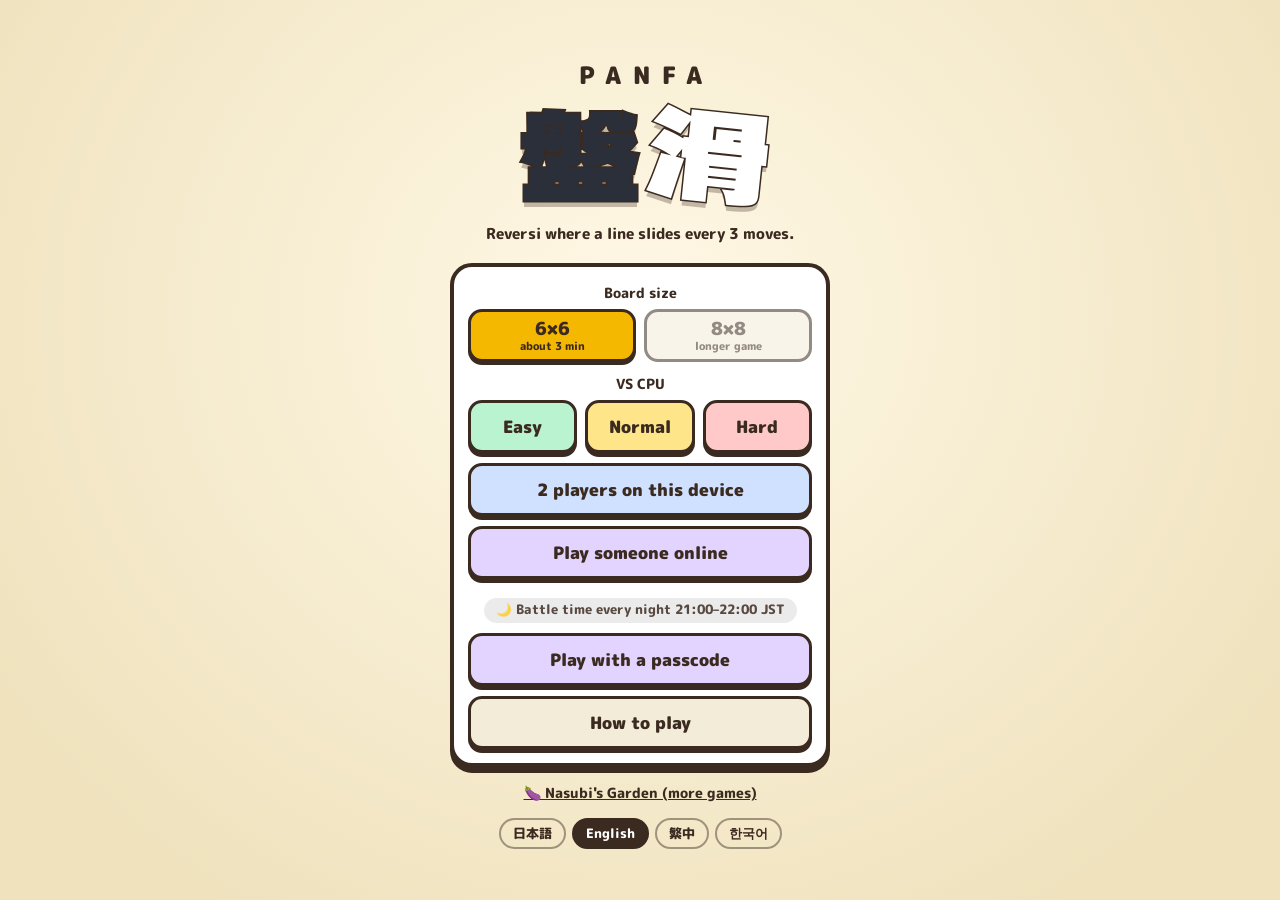
==== index.html @ c0ee84d6 "広告：結果画面の帯の下に大きい広告（300×250）を足す Co-Authored-By: Claude Opus 5.5 <noreply@anthropic.com> Claude-Session" ====
<!doctype html>
<html lang="ja">
<head>
<!-- Google tag (gtag.js) -->
<script async src="https://www.googletagmanager.com/gtag/js?id=G-5RB6XMN0QR"></script>
<script>
  window.dataLayer = window.dataLayer || [];
  function gtag(){dataLayer.push(arguments);}
  gtag('js', new Date());
  gtag('config', 'G-5RB6XMN0QR');
</script>
<meta charset="utf-8">
<meta name="viewport" content="width=device-width,initial-scale=1,maximum-scale=1,user-scalable=no,viewport-fit=cover">
<meta name="theme-color" content="#f3ecd9">
<meta name="description" content="3手ごとに1列がすべるリバーシ。取った角が、すべって消える。">
<title>盤滑（パンファ）</title>
<link rel="manifest" href="manifest.json">
<link rel="icon" href="icons/icon-192.png">
<link rel="apple-touch-icon" href="icons/icon-192.png">
<meta property="og:title" content="盤滑（パンファ）">
<meta property="og:description" content="3手ごとに、1列がすべるリバーシ。">
<meta property="og:image" content="https://nasubi-no-oniwa.github.io/panfa/icons/icon-512.png">
<link rel="preconnect" href="https://fonts.googleapis.com">
<link rel="preconnect" href="https://fonts.gstatic.com" crossorigin>
<link href="https://fonts.googleapis.com/css2?family=Dela+Gothic+One&family=M+PLUS+Rounded+1c:wght@500;800;900&display=swap" rel="stylesheet">
<link rel="stylesheet" href="css/style.css">
<!-- nasubi-track: 結果画面とXへの投稿の回数を記録（ゲームの動きには影響しない） -->
<script>(function(){try{var G="panfa",IDS=["ov-result"];
function ev(n){try{if(typeof gtag==='function')gtag('event',n,{game:G});}catch(e){}}
var o=window.open;window.open=function(u){try{if(/intent\/(post|tweet)/.test(String(u)))ev('x_share');}catch(e){}return o.apply(window,arguments);};
if(!IDS.length)return;
function vis(e){if(!e||!e.isConnected||e.closest('[hidden]'))return false;var r=e.getBoundingClientRect();if(r.width<1||r.height<1)return false;for(var n=e;n&&n.nodeType===1;n=n.parentElement){var s=getComputedStyle(n);if(s.display==='none'||s.visibility==='hidden'||parseFloat(s.opacity)<0.05)return false;}return true;}
var was={};setInterval(function(){try{var any=false;for(var i=0;i<IDS.length;i++){if(vis(document.getElementById(IDS[i])))any=true;}if(any&&!was.v)ev('result_view');was.v=any;}catch(e){}},700);
}catch(e){}})();</script>
<!-- nasubi-ad: 結果画面の決めた場所に広告の帯（と、決めた作品だけその下に大きい広告）を出す（遊んでいる最中は出さない・ボタンに重ねない・広告の幅320pxを切らない・結果が出て1.2秒たってから見せる・結果画面が出るたびに読みこみ直す（30秒に1回まで）） -->
<script>(function(){try{var C=[{"a": "#ov-result .card", "v": "#ov-result"}],BIG=1,AD='https://nasubi-no-oniwa.github.io/ad/',AD2='https://nasubi-no-oniwa.github.io/ad/big.html',WAIT=1200,MIN=30000;
if(/[?&]noad=1/.test(location.search))return;
var ifr=null,ifr2=null,boxes=[],bigs=[],since=0,shown=false,last=0;
function vis(e){if(!e||!e.isConnected||e.closest('[hidden]'))return false;var r=e.getBoundingClientRect();if(r.width<1||r.height<1)return false;for(var n=e;n&&n.nodeType===1;n=n.parentElement){var s=getComputedStyle(n);if(s.display==='none'||s.visibility==='hidden'||parseFloat(s.opacity)<0.05)return false;}return true;}
function mk(){var b=document.createElement('div');b.className='nsb-ad';b.style.cssText='display:block;position:static;float:none;box-sizing:content-box;width:320px;min-width:320px;max-width:none;height:50px;margin:20px calc((100% - 320px) / 2) 0;padding:0;border:0;background:none;box-shadow:none;border-radius:0;transform:none;overflow:hidden;flex:0 0 auto;align-self:center;';return b;}
function mk2(){var g=document.createElement('div');g.className='nsb-ad nsb-big';g.style.cssText='display:block;position:static;float:none;box-sizing:content-box;width:300px;min-width:300px;max-width:none;height:250px;margin:20px calc((100% - 300px) / 2) 0;padding:0;border:0;background:none;box-shadow:none;border-radius:0;transform:none;overflow:hidden;flex:0 0 auto;align-self:center;';return g;}
function mkf(u,w,h){var f=document.createElement('iframe');f.title='ad';f.setAttribute('scrolling','no');f.width=w;f.height=h;f.style.cssText='border:0;margin:0;padding:0;width:'+w+'px;height:'+h+'px;display:block;max-width:none;visibility:hidden';f.src=u;return f;}
function rel(f,u){try{f.contentWindow.location.replace(u);}catch(_){f.src=u;}}
function place(){for(var i=0;i<C.length;i++){var a=document.querySelector(C[i].a);if(!a)continue;var b=boxes[i]||(boxes[i]=mk());if(C[i].p==='first'){if(a.firstElementChild!==b)a.insertBefore(b,a.firstChild);}else if(b.parentNode!==a)a.appendChild(b);
if(BIG){var g=bigs[i]||(bigs[i]=mk2());if(b.nextSibling!==g)a.insertBefore(g,b.nextSibling);}}}
function hide(){if(ifr)ifr.style.visibility='hidden';if(ifr2)ifr2.style.visibility='hidden';}
function tick(){try{place();var k=-1;for(var i=0;i<C.length;i++){var v=document.querySelector(C[i].v),b=boxes[i];if(b&&vis(v)&&vis(b)){k=i;break;}}
if(k<0){since=0;shown=false;hide();return;}
var now=Date.now();if(!since)since=now;if(now-since<WAIT){hide();return;}
if(!ifr)ifr=mkf(AD,320,50);if(BIG&&!ifr2)ifr2=mkf(AD2,300,250);
var fresh=false;if(ifr.parentNode!==boxes[k]){boxes[k].appendChild(ifr);fresh=true;}if(BIG&&ifr2.parentNode!==bigs[k]){bigs[k].appendChild(ifr2);fresh=true;}
if(fresh)last=now;else if(!shown&&now-last>=MIN){rel(ifr,AD);if(ifr2)rel(ifr2,AD2);last=now;}
ifr.style.visibility='visible';if(ifr2)ifr2.style.visibility='visible';shown=true;}catch(_){}}
function go(){place();try{new MutationObserver(place).observe(document.body,{childList:true,subtree:true});}catch(_){}setInterval(tick,300);}
if(document.body)go();else document.addEventListener('DOMContentLoaded',go);
}catch(e){}})();</script>
</head>
<body>
<section id="title" class="screen active">
  <div class="title-box">
    <p class="kana" data-i="kana">パンファ</p>
    <h1 class="logo" aria-label="盤滑（パンファ）" data-ia="doc_title">盤<span>滑</span></h1>
    <p class="tagline" data-i="tagline">3手ごとに、1列がすべるリバーシ。</p>
    <div class="menu">
      <p class="menu-label" data-i="size">盤の大きさ</p>
      <div class="seg" id="seg-size"><button class="seg-btn on" data-n="6" data-ih="size6">6×6<small>3分くらい</small></button><button class="seg-btn" data-n="8" data-ih="size8">8×8<small>じっくり</small></button></div>
      <p class="menu-label" data-i="vs_cpu">CPUとたいせん</p>
      <div class="lv-row">
        <button class="btn lv" data-level="easy" data-i="easy">よわい</button>
        <button class="btn lv" data-level="normal" data-i="normal">ふつう</button>
        <button class="btn lv" data-level="hard" data-i="hard">つよい</button>
      </div>
      <button class="btn two" id="btn-two" data-i="two">この端末でふたり</button>
      <button class="btn online" id="btn-online" data-i="online">あいことばで対戦</button>
      <button class="btn sub" id="btn-howto" data-i="howto">あそびかた</button>
    </div>
    <a class="home-link" href="https://nasubi-no-oniwa.github.io/" data-i="home_e">🍆 なすびのお庭へ</a>
    <div class="langs" role="group" aria-label="Language"><button type="button" data-lang="ja">日本語</button><button type="button" data-lang="en">English</button><button type="button" data-lang="zh">繁中</button><button type="button" data-lang="ko">한국어</button></div>
  </div>
</section>

<section id="game" class="screen">
  <div class="bar top"><span class="who p2" id="nameT">CPU</span><span class="cnt" id="cntT">2</span><span class="eyes" id="watchers"></span><span class="grow"></span><button class="mini" id="btn-quit" data-i="quit">やめる</button></div>
  <div class="status" id="status"></div>
  <div class="board-wrap"><canvas id="board"></canvas></div>
  <div class="bar bottom"><span class="who p1" id="nameB">あなた</span><span class="cnt" id="cntB">2</span><span class="grow"></span><button class="mini peek" id="btn-peek" data-i="peek">すべったあとを見る</button></div>
</section>

<div class="overlay" id="ov-result">
  <div class="card">
    <h2 id="res-title">かち！</h2>
    <p id="res-sub"></p>
    <p class="hint" id="again-msg"></p>
    <button class="btn primary" id="btn-again" data-i="again">もう一回</button>
    <button class="btn sub" id="btn-title" data-i="to_title">タイトルへ</button>
  </div>
</div>
<div class="overlay" id="ov-howto">
  <div class="card howto">
    <h2 data-i="howto">あそびかた</h2>
    <ul>
      <li data-ih="h1">ふつうのリバーシです。相手のコマをはさむと、自分の色に裏返ります。さいごにコマが多い方の勝ち。</li>
      <li data-ih="h2"><b>3手ごとに、1列がすべります。</b>矢印がついた列が、矢印の向きに1マスずれます。はしのコマは、反対がわのはしに回ります。</li>
      <li data-ih="h3">次にすべる列は、<b>いつも先に見えています</b>。矢印の数字が「あと何手ですべるか」です。</li>
      <li data-ih="h4">すべっても、コマは裏返りません。場所が変わるだけです。</li>
      <li data-ih="h5">角のとなりに置いたコマが、すべって角に入ることも。取られた角が、すべって消えることも。</li>
      <li data-ih="h6"><b>「すべったあとを見る」</b>を押しているあいだ、すべったあとの盤が見えます。</li>
      <li data-ih="h7"><b>あいことばで対戦</b>：同じあいことばを入れた人と対戦できます。黒（先手）は1試合ごとに交代。3人目からは観戦です。</li>
    </ul>
    <button class="btn primary" id="btn-howto-close" data-i="close">とじる</button>
  </div>
</div>
<div class="overlay" id="ov-online">
  <div class="card">
    <h2 class="small" data-i="online">あいことばで対戦</h2>
    <div id="online-form">
      <label class="field-l"><span data-i="passcode">あいことば</span><input id="in-code" maxlength="20" autocomplete="off" placeholder="例：ぱんふぁ123" data-ip="ex_code"></label>
      <label class="field-l"><span data-i="name">なまえ</span><input id="in-name" maxlength="8" autocomplete="off" placeholder="ななし" data-ip="noname"></label>
      <p class="hint" data-ih="online_hint2">同じあいことばを入れた人と対戦。3人目からは観戦になります。<br>盤の大きさは、先に入った人がタイトルでえらんだものになります。</p>
      <button class="btn primary wide" id="btn-join" data-i="join">はいる</button>
    </div>
    <div id="online-wait" hidden>
      <p class="wait-code"><span data-i="wait_pre">あいことば「</span><b id="wait-code"></b><span data-i="wait_post">」</span></p>
      <p class="wait-msg" id="wait-msg" data-i="waiting">あいてを待っています…</p>
      <button class="btn sub wide" id="btn-copy" data-i="copy_link">さそうリンクをコピー</button>
    </div>
    <p class="err" id="online-err"></p>
    <button class="btn sub wide" id="btn-online-close" data-i="back">もどる</button>
  </div>
</div>
<div id="toast" class="toast"></div>
<script src="js/i18n.js"></script>
<script src="js/engine.js"></script>
<script src="js/cpu.js"></script>
<script src="js/online.js"></script>
<script src="js/qm.js"></script>
<script src="js/firebase-config.js"></script>
<script src="js/main.js"></script>
</body>
</html>
---- css/style.css ----
:root { --ink: #3b2a20; --bg: #f3ecd9; --blue: #3b82f6; --red: #ef4444; --gold: #f5b800; --green: #2f9e6b; --display: "Dela Gothic One", sans-serif; --safe-b: env(safe-area-inset-bottom, 0px); --safe-t: env(safe-area-inset-top, 0px); }
* { box-sizing: border-box; -webkit-tap-highlight-color: transparent; }
html, body { margin: 0; height: 100%; overflow: hidden; background: var(--bg); color: var(--ink); font-family: "M PLUS Rounded 1c", sans-serif; font-weight: 800; touch-action: manipulation; user-select: none; -webkit-user-select: none; }
button { font: inherit; color: inherit; cursor: pointer; }
.screen { position: fixed; inset: 0; display: none; flex-direction: column; align-items: center; padding: calc(8px + var(--safe-t)) 10px calc(8px + var(--safe-b)); }
.screen.active { display: flex; }
#title { justify-content: center; background: radial-gradient(ellipse at 50% 35%, #fff8e6 0%, #efe2bd 85%); overflow-y: auto; }
.title-box { text-align: center; width: 100%; max-width: 380px; }
.proto { display: inline-block; margin: 0 0 6px; background: var(--ink); color: #fff; border-radius: 999px; padding: 2px 14px; font-size: 13px; }
.logo { font-family: var(--display); font-weight: 400; font-size: clamp(72px, 28vw, 120px); margin: 0; line-height: 1.05; white-space: nowrap; color: #2b2f3a; -webkit-text-stroke: 3px var(--ink); paint-order: stroke fill; text-shadow: 0 6px 0 rgba(59,42,32,.3); }
.logo span { color: #fff; display: inline-block; transform: translateX(.08em) rotate(6deg); }
.tagline { margin: 10px 0 18px; font-size: 15px; }
.menu { background: #fff; border: 4px solid var(--ink); border-radius: 22px; padding: 14px; box-shadow: 0 6px 0 var(--ink); display: flex; flex-direction: column; gap: 10px; }
.menu-label { margin: 2px 0 -4px; font-size: 14px; }
.seg { display: flex; gap: 8px; }
.seg-btn { flex: 1; border: 3px solid var(--ink); border-radius: 14px; background: #f3ecd9; padding: 7px 0 6px; font-size: 18px; font-weight: 900; line-height: 1.15; opacity: .55; }
.seg-btn small { display: block; font-size: 11px; font-weight: 800; }
.seg-btn.on { background: var(--gold); opacity: 1; box-shadow: 0 3px 0 var(--ink); }
.lv-row { display: flex; gap: 8px; }
.btn { border: 3px solid var(--ink); border-radius: 14px; padding: 11px 8px; font-size: 17px; font-weight: 900; background: #fff; box-shadow: 0 4px 0 var(--ink); }
.btn:active { transform: translateY(3px); box-shadow: 0 1px 0 var(--ink); }
.btn.lv { flex: 1; }
.btn.lv[data-level="easy"] { background: #b9f3d0; } .btn.lv[data-level="normal"] { background: #ffe58a; } .btn.lv[data-level="hard"] { background: #ffc9c9; }
.btn.two { background: #cfe1ff; }
.btn.sub { background: #f3ecd9; }
.btn.primary { background: #22c55e; color: #fff; }
.bar { width: 100%; max-width: 560px; display: flex; align-items: center; gap: 8px; min-height: 40px; }
.grow { flex: 1; }
.who { border: 3px solid var(--ink); border-radius: 999px; padding: 2px 14px 2px 10px; background: #fff; font-size: 15px; display: inline-flex; align-items: center; gap: 7px; white-space: nowrap; }
.who::before { content: ""; width: 18px; height: 18px; border-radius: 50%; border: 2.5px solid var(--ink); background: #2b2f3a; }
.who.p2::before { background: #fff; }
.who.now { background: var(--gold); box-shadow: 0 3px 0 var(--ink); }
.cnt { font-family: var(--display); font-size: 26px; min-width: 1.6em; }
.mini { border: 3px solid var(--ink); border-radius: 999px; background: #fff; padding: 4px 12px; font-size: 13px; font-weight: 900; }
.mini.peek { background: #cfe1ff; padding: 7px 14px; font-size: 14px; touch-action: none; }
.mini.peek.on { background: var(--gold); }
.status { font-size: 14px; min-height: 28px; padding: 3px 16px; border-radius: 999px; background: rgba(59,42,32,.1); margin: 3px 0; text-align: center; white-space: nowrap; max-width: 100%; overflow: hidden; }
.status.soon { background: var(--gold); border: 3px solid var(--ink); }
@media (max-width: 350px) { .status { font-size: 12px; padding: 3px 8px; } .mini.peek { font-size: 12px; padding: 6px 9px; } .who { font-size: 13px; } }
.board-wrap { flex: 1; width: 100%; min-height: 0; display: flex; align-items: center; justify-content: center; }
canvas { display: block; touch-action: none; }
.overlay { position: fixed; inset: 0; background: rgba(59,42,32,.45); display: none; align-items: center; justify-content: center; padding: 16px; z-index: 10; }
.overlay.show { display: flex; }
.card { background: #fffaf0; border: 4px solid var(--ink); border-radius: 22px; padding: 18px; width: 100%; max-width: 360px; text-align: center; box-shadow: 0 8px 0 var(--ink); display: flex; flex-direction: column; gap: 10px; max-height: 90vh; overflow-y: auto; }
.card h2 { font-family: var(--display); font-weight: 400; font-size: 40px; margin: 0; }
.card h2.win { color: var(--gold); -webkit-text-stroke: 2px var(--ink); } .card h2.lose { color: #7b8794; }
.card p { margin: 0; white-space: pre-line; }
.card.howto { text-align: left; } .card.howto h2 { font-size: 26px; text-align: center; }
.card.howto ul { margin: 0; padding-left: 1.2em; font-size: 14px; font-weight: 500; line-height: 1.6; } .card.howto b { font-weight: 900; }
.toast { position: fixed; left: 50%; top: 22%; transform: translateX(-50%); background: rgba(40,28,20,.92); color: #fff; padding: 8px 18px; border-radius: 999px; font-size: 15px; opacity: 0; pointer-events: none; transition: opacity .2s; z-index: 20; white-space: nowrap; }
.toast.show { opacity: 1; }
.kana { margin: 6px 0 -6px; font-size: clamp(18px, 6vw, 24px); font-weight: 900; letter-spacing: .5em; text-indent: .5em; }
.btn.online { background: #e3d4ff; }
.btn.wide { width: 100%; }
.home-link { display: inline-block; margin-top: 16px; color: var(--ink); font-size: 14px; }
.card h2.small { font-size: 26px; }
#online-form, #online-wait { display: flex; flex-direction: column; gap: 10px; }
#online-form[hidden], #online-wait[hidden] { display: none; }
.field-l { display: flex; flex-direction: column; gap: 4px; font-size: 13px; text-align: left; }
.field-l input { font: inherit; font-size: 18px; font-weight: 800; color: var(--ink); padding: 10px 12px; border-radius: 12px; border: 3px solid var(--ink); background: #fff; outline: none; -webkit-user-select: text; user-select: text; }
.field-l input:focus { box-shadow: 0 0 0 3px rgba(245,184,0,.5); }
.hint { margin: 0; font-size: 12px; font-weight: 500; line-height: 1.6; } .hint:empty { display: none; }
.err { margin: 0; min-height: 1em; font-size: 13px; color: var(--red); } .err:empty { display: none; }
.wait-code b { font-size: 20px; color: #7c3aed; }
.eyes { font-size: 12px; white-space: nowrap; }
body.watching #btn-peek { visibility: hidden; }
.card h2.small { font-size: 26px; }
#title { justify-content: flex-start; } .title-box { margin: auto 0; }
@media (max-height: 620px) { .logo { font-size: clamp(56px, 20vw, 84px); } .tagline { margin: 6px 0 10px; } .menu { gap: 8px; padding: 12px; } .btn { padding: 9px 8px; } .home-link { margin-top: 10px; } }

/* ことばの切りかえ */
.langs{display:flex;flex-wrap:wrap;gap:6px;justify-content:center;margin-top:14px}
.langs button{font:800 13px 'M PLUS Rounded 1c',sans-serif;background:transparent;color:#3b2a20;border:2px solid rgba(59,42,32,.45);border-radius:999px;padding:4px 12px;cursor:pointer}
.langs button[aria-pressed="true"]{background:#3b2a20;color:#fff;border-color:#3b2a20}
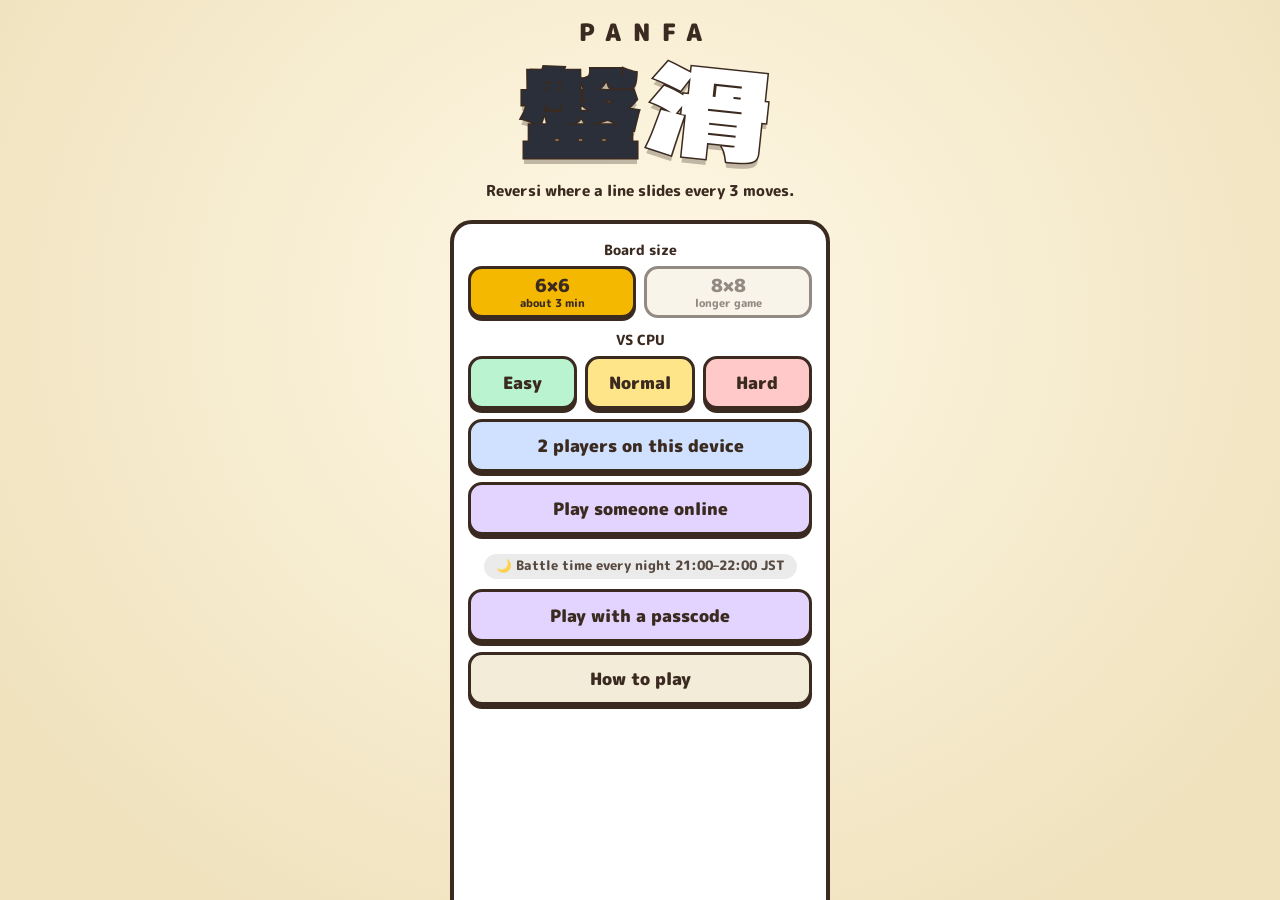
==== commit 3eda3c5e: "広告：タイトル画面（遊ぶ前の画面）にも出す（帯と大きい広告。遊び始めたら消す） Co-Authored-By: Claude Opus 5.5 <noreply@anthropic.com> Clau" ====
--- a/index.html
+++ b/index.html
@@ -32,25 +32,35 @@
 function vis(e){if(!e||!e.isConnected||e.closest('[hidden]'))return false;var r=e.getBoundingClientRect();if(r.width<1||r.height<1)return false;for(var n=e;n&&n.nodeType===1;n=n.parentElement){var s=getComputedStyle(n);if(s.display==='none'||s.visibility==='hidden'||parseFloat(s.opacity)<0.05)return false;}return true;}
 var was={};setInterval(function(){try{var any=false;for(var i=0;i<IDS.length;i++){if(vis(document.getElementById(IDS[i])))any=true;}if(any&&!was.v)ev('result_view');was.v=any;}catch(e){}},700);
 }catch(e){}})();</script>
-<!-- nasubi-ad: 結果画面の決めた場所に広告の帯（と、決めた作品だけその下に大きい広告）を出す（遊んでいる最中は出さない・ボタンに重ねない・広告の幅320pxを切らない・結果が出て1.2秒たってから見せる・結果画面が出るたびに読みこみ直す（30秒に1回まで）） -->
-<script>(function(){try{var C=[{"a": "#ov-result .card", "v": "#ov-result"}],BIG=1,AD='https://nasubi-no-oniwa.github.io/ad/',AD2='https://nasubi-no-oniwa.github.io/ad/big.html',WAIT=1200,MIN=30000;
+<!-- nasubi-ad: 結果画面とタイトル画面の決めた場所に広告の帯（と、決めた場所だけその下に大きい広告）を出す（遊んでいる最中は出さない・ボタンに重ねない・広告の幅320pxを切らない・画面が出たらすぐ見せるが、最初の1.2秒は押しても反応しない・画面が出るたびに読みこみ直す（場所ごとに30秒に1回まで）） -->
+<script>(function(){try{var C=[{"a": "#ov-result .card", "v": "#ov-result"}, {"a": "#title div.menu", "v": "#title", "t": 1, "b": 1, "m": 20, "x": "", "x2": ""}],BIG=1,M=20,EX="",EX2="",AD='https://nasubi-no-oniwa.github.io/ad/',AD2='https://nasubi-no-oniwa.github.io/ad/big.html',LOCK=1200,MIN=30000;
 if(/[?&]noad=1/.test(location.search))return;
-var ifr=null,ifr2=null,boxes=[],bigs=[],since=0,shown=false,last=0;
+var S=[];
 function vis(e){if(!e||!e.isConnected||e.closest('[hidden]'))return false;var r=e.getBoundingClientRect();if(r.width<1||r.height<1)return false;for(var n=e;n&&n.nodeType===1;n=n.parentElement){var s=getComputedStyle(n);if(s.display==='none'||s.visibility==='hidden'||parseFloat(s.opacity)<0.05)return false;}return true;}
-function mk(){var b=document.createElement('div');b.className='nsb-ad';b.style.cssText='display:block;position:static;float:none;box-sizing:content-box;width:320px;min-width:320px;max-width:none;height:50px;margin:20px calc((100% - 320px) / 2) 0;padding:0;border:0;background:none;box-shadow:none;border-radius:0;transform:none;overflow:hidden;flex:0 0 auto;align-self:center;';return b;}
-function mk2(){var g=document.createElement('div');g.className='nsb-ad nsb-big';g.style.cssText='display:block;position:static;float:none;box-sizing:content-box;width:300px;min-width:300px;max-width:none;height:250px;margin:20px calc((100% - 300px) / 2) 0;padding:0;border:0;background:none;box-shadow:none;border-radius:0;transform:none;overflow:hidden;flex:0 0 auto;align-self:center;';return g;}
-function mkf(u,w,h){var f=document.createElement('iframe');f.title='ad';f.setAttribute('scrolling','no');f.width=w;f.height=h;f.style.cssText='border:0;margin:0;padding:0;width:'+w+'px;height:'+h+'px;display:block;max-width:none;visibility:hidden';f.src=u;return f;}
+function opt(i,k,d){return C[i][k]===undefined?d:C[i][k];}
+function mk(i){var b=document.createElement('div');b.className='nsb-ad';b.style.cssText='display:block;position:static;float:none;box-sizing:content-box;width:320px;min-width:320px;max-width:none;height:50px;margin:'+opt(i,'m',M)+'px calc((100% - 320px) / 2) 0;padding:0;border:0;background:none;box-shadow:none;border-radius:0;transform:none;overflow:hidden;flex:0 0 auto;align-self:center;'+opt(i,'x',EX);return b;}
+function mk2(i){var g=document.createElement('div');g.className='nsb-ad nsb-big';g.style.cssText='display:block;position:static;float:none;box-sizing:content-box;width:300px;min-width:300px;max-width:none;height:250px;margin:20px calc((100% - 300px) / 2) 0;padding:0;border:0;background:none;box-shadow:none;border-radius:0;transform:none;overflow:hidden;flex:0 0 auto;align-self:center;'+opt(i,'x2',EX2);return g;}
+function mkf(u,w,h){var f=document.createElement('iframe');f.title='ad';f.setAttribute('scrolling','no');f.width=w;f.height=h;f.style.cssText='border:0;margin:0;padding:0;width:'+w+'px;height:'+h+'px;display:block;max-width:none;visibility:hidden;pointer-events:none';f.src=u;return f;}
 function rel(f,u){try{f.contentWindow.location.replace(u);}catch(_){f.src=u;}}
-function place(){for(var i=0;i<C.length;i++){var a=document.querySelector(C[i].a);if(!a)continue;var b=boxes[i]||(boxes[i]=mk());if(C[i].p==='first'){if(a.firstElementChild!==b)a.insertBefore(b,a.firstChild);}else if(b.parentNode!==a)a.appendChild(b);
-if(BIG){var g=bigs[i]||(bigs[i]=mk2());if(b.nextSibling!==g)a.insertBefore(g,b.nextSibling);}}}
-function hide(){if(ifr)ifr.style.visibility='hidden';if(ifr2)ifr2.style.visibility='hidden';}
-function tick(){try{place();var k=-1;for(var i=0;i<C.length;i++){var v=document.querySelector(C[i].v),b=boxes[i];if(b&&vis(v)&&vis(b)){k=i;break;}}
-if(k<0){since=0;shown=false;hide();return;}
-var now=Date.now();if(!since)since=now;if(now-since<WAIT){hide();return;}
-if(!ifr)ifr=mkf(AD,320,50);if(BIG&&!ifr2)ifr2=mkf(AD2,300,250);
-var fresh=false;if(ifr.parentNode!==boxes[k]){boxes[k].appendChild(ifr);fresh=true;}if(BIG&&ifr2.parentNode!==bigs[k]){bigs[k].appendChild(ifr2);fresh=true;}
-if(fresh)last=now;else if(!shown&&now-last>=MIN){rel(ifr,AD);if(ifr2)rel(ifr2,AD2);last=now;}
-ifr.style.visibility='visible';if(ifr2)ifr2.style.visibility='visible';shown=true;}catch(_){}}
+function place(){for(var i=0;i<C.length;i++){var a=document.querySelector(C[i].a);if(!a)continue;var s=S[i]||(S[i]={b:mk(i),g:opt(i,'b',BIG)?mk2(i):null,on:false,since:0,last:0,f:null,f2:null});var b=s.b;
+if(C[i].p==='first'){if(a.firstElementChild!==b)a.insertBefore(b,a.firstChild);}else if(b.parentNode!==a)a.appendChild(b);
+if(s.g&&b.nextSibling!==s.g)a.insertBefore(s.g,b.nextSibling);}}
+function off(s){if(s.f){s.f.style.visibility='hidden';s.f.style.pointerEvents='none';}if(s.f2){s.f2.style.visibility='hidden';s.f2.style.pointerEvents='none';}s.on=false;s.since=0;}
+function tick(){try{place();var k=-1,i,s,res=false;
+for(i=0;i<C.length;i++){s=S[i];if(!C[i].t&&s&&vis(document.querySelector(C[i].v))&&vis(s.b)){k=i;res=true;break;}}
+if(k<0)for(i=0;i<C.length;i++){s=S[i];if(C[i].t&&s&&vis(document.querySelector(C[i].v))&&vis(s.b)){k=i;break;}}
+for(i=0;i<C.length;i++){s=S[i];if(!s)continue;
+if(C[i].t){var d=(res&&vis(document.querySelector(C[i].v)))?'none':'block';if(s.b.style.display!==d){s.b.style.display=d;if(s.g)s.g.style.display=d;}}
+if(i!==k&&s.on)off(s);}
+if(k<0)return;
+s=S[k];var now=Date.now();
+if(!s.on){s.on=true;s.since=now;
+if(!s.f){s.f=mkf(AD,320,50);s.b.appendChild(s.f);if(s.g){s.f2=mkf(AD2,300,250);s.g.appendChild(s.f2);}s.last=now;}
+else if(now-s.last>=MIN){rel(s.f,AD);if(s.f2)rel(s.f2,AD2);s.last=now;}}
+if(s.f.parentNode!==s.b){s.b.appendChild(s.f);s.last=now;}if(s.f2&&s.f2.parentNode!==s.g){s.g.appendChild(s.f2);s.last=now;}
+var pe=(now-s.since<LOCK)?'none':'auto';
+s.f.style.visibility='visible';s.f.style.pointerEvents=pe;if(s.f2){s.f2.style.visibility='visible';s.f2.style.pointerEvents=pe;}
+}catch(_){}}
 function go(){place();try{new MutationObserver(place).observe(document.body,{childList:true,subtree:true});}catch(_){}setInterval(tick,300);}
 if(document.body)go();else document.addEventListener('DOMContentLoaded',go);
 }catch(e){}})();</script>
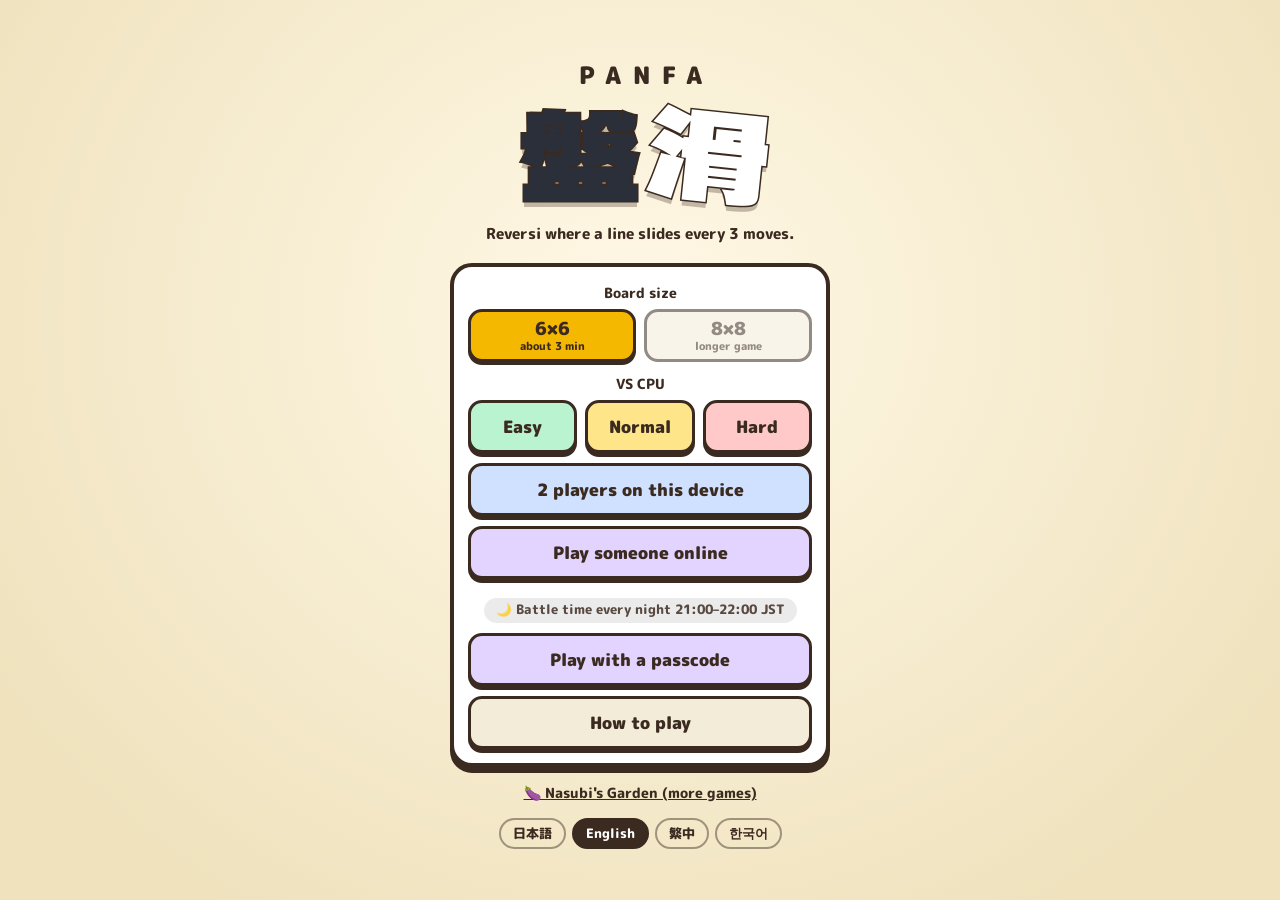
==== commit dfc7fb14: "広告：スマホのときだけ出す（PCでは広告が来ず空白になるので、広告の場所を作らない） Co-Authored-By: Claude Opus 5.5 <noreply@anthropic.com> C" ====
--- a/index.html
+++ b/index.html
@@ -32,9 +32,10 @@
 function vis(e){if(!e||!e.isConnected||e.closest('[hidden]'))return false;var r=e.getBoundingClientRect();if(r.width<1||r.height<1)return false;for(var n=e;n&&n.nodeType===1;n=n.parentElement){var s=getComputedStyle(n);if(s.display==='none'||s.visibility==='hidden'||parseFloat(s.opacity)<0.05)return false;}return true;}
 var was={};setInterval(function(){try{var any=false;for(var i=0;i<IDS.length;i++){if(vis(document.getElementById(IDS[i])))any=true;}if(any&&!was.v)ev('result_view');was.v=any;}catch(e){}},700);
 }catch(e){}})();</script>
-<!-- nasubi-ad: 結果画面とタイトル画面の決めた場所に広告の帯（と、決めた場所だけその下に大きい広告）を出す（遊んでいる最中は出さない・ボタンに重ねない・広告の幅320pxを切らない・画面が出たらすぐ見せるが、最初の1.2秒は押しても反応しない・画面が出るたびに読みこみ直す（場所ごとに30秒に1回まで）） -->
+<!-- nasubi-ad: スマホのとき、結果画面とタイトル画面の決めた場所に広告の帯（と、決めた場所だけその下に大きい広告）を出す（遊んでいる最中は出さない・ボタンに重ねない・広告の幅320pxを切らない・画面が出たらすぐ見せるが、最初の1.2秒は押しても反応しない・画面が出るたびに読みこみ直す（場所ごとに30秒に1回まで）） -->
 <script>(function(){try{var C=[{"a": "#ov-result .card", "v": "#ov-result"}, {"a": "#title div.menu", "v": "#title", "t": 1, "b": 1, "m": 20, "x": "", "x2": ""}],BIG=1,M=20,EX="",EX2="",AD='https://nasubi-no-oniwa.github.io/ad/',AD2='https://nasubi-no-oniwa.github.io/ad/big.html',LOCK=1200,MIN=30000;
 if(/[?&]noad=1/.test(location.search))return;
+if(!/iPhone|iPod|Android|Mobile|Windows Phone|BlackBerry/i.test(navigator.userAgent||''))return;
 var S=[];
 function vis(e){if(!e||!e.isConnected||e.closest('[hidden]'))return false;var r=e.getBoundingClientRect();if(r.width<1||r.height<1)return false;for(var n=e;n&&n.nodeType===1;n=n.parentElement){var s=getComputedStyle(n);if(s.display==='none'||s.visibility==='hidden'||parseFloat(s.opacity)<0.05)return false;}return true;}
 function opt(i,k,d){return C[i][k]===undefined?d:C[i][k];}
